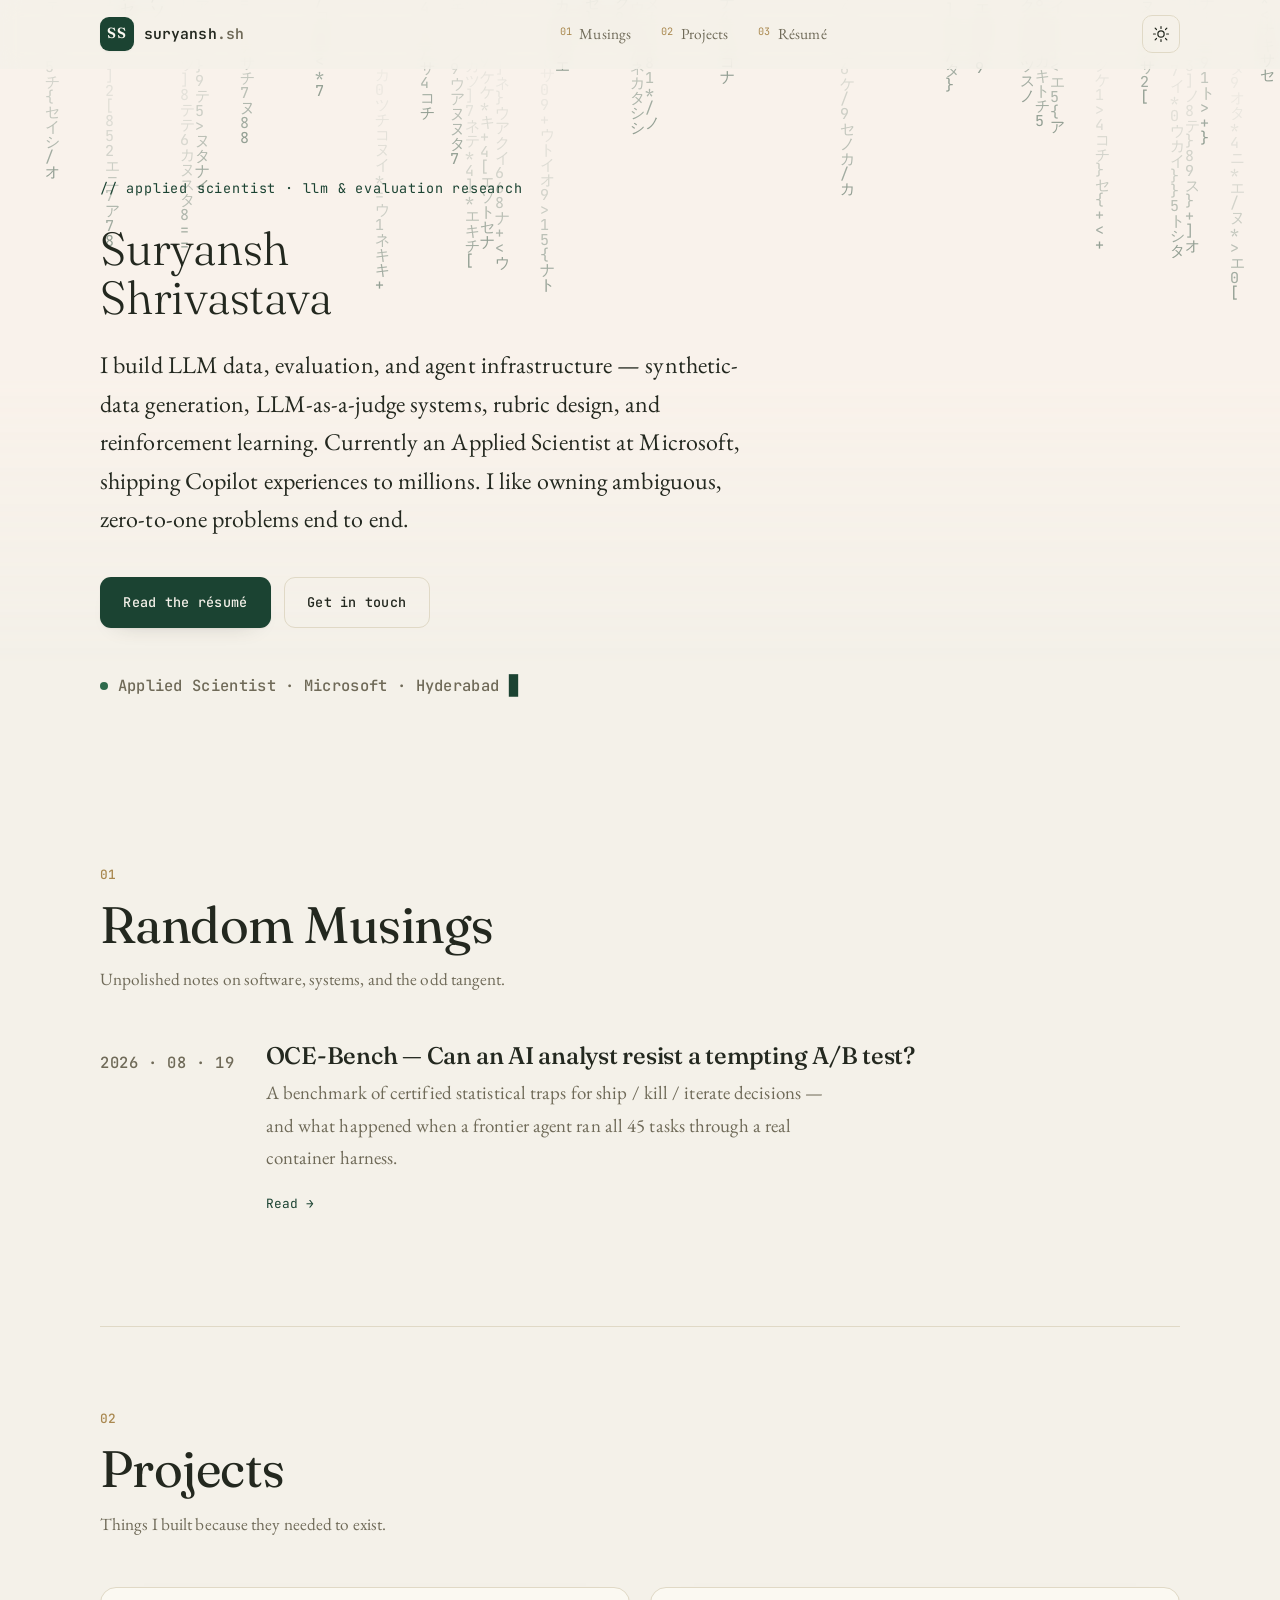
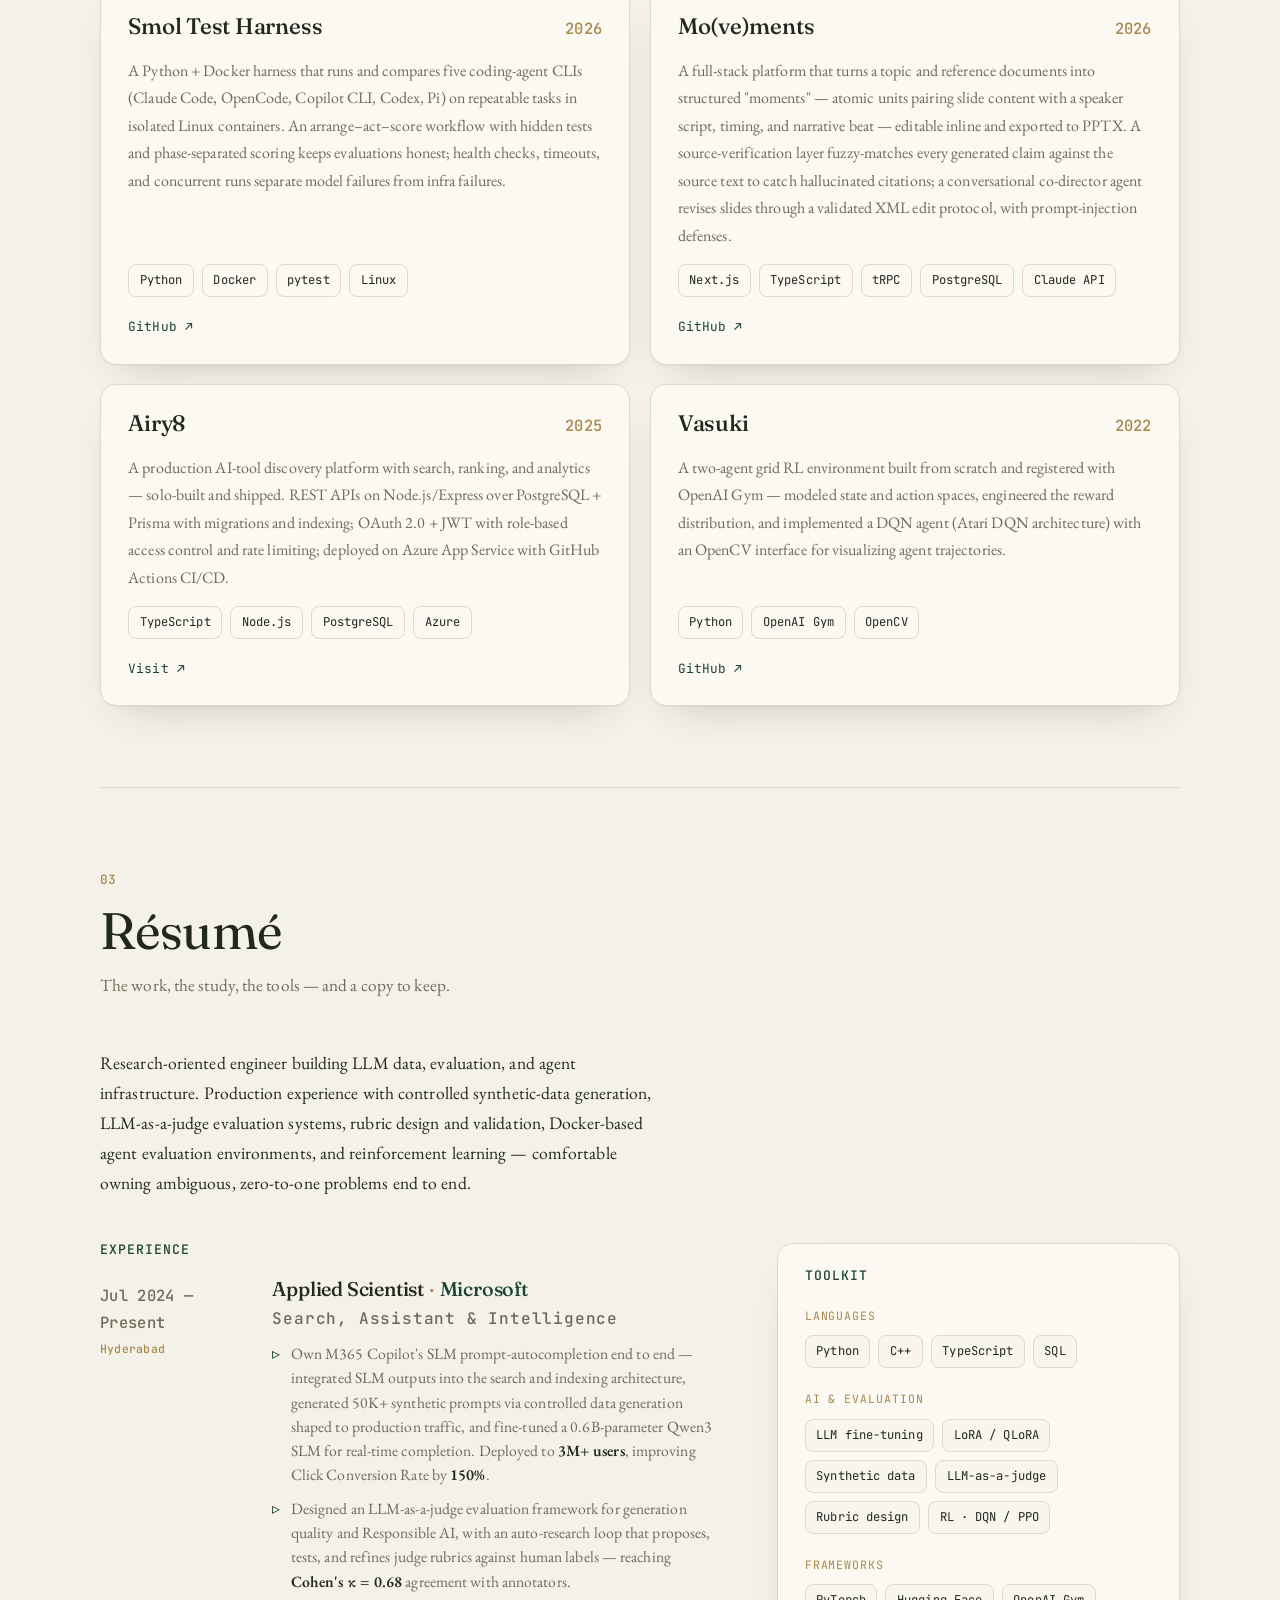
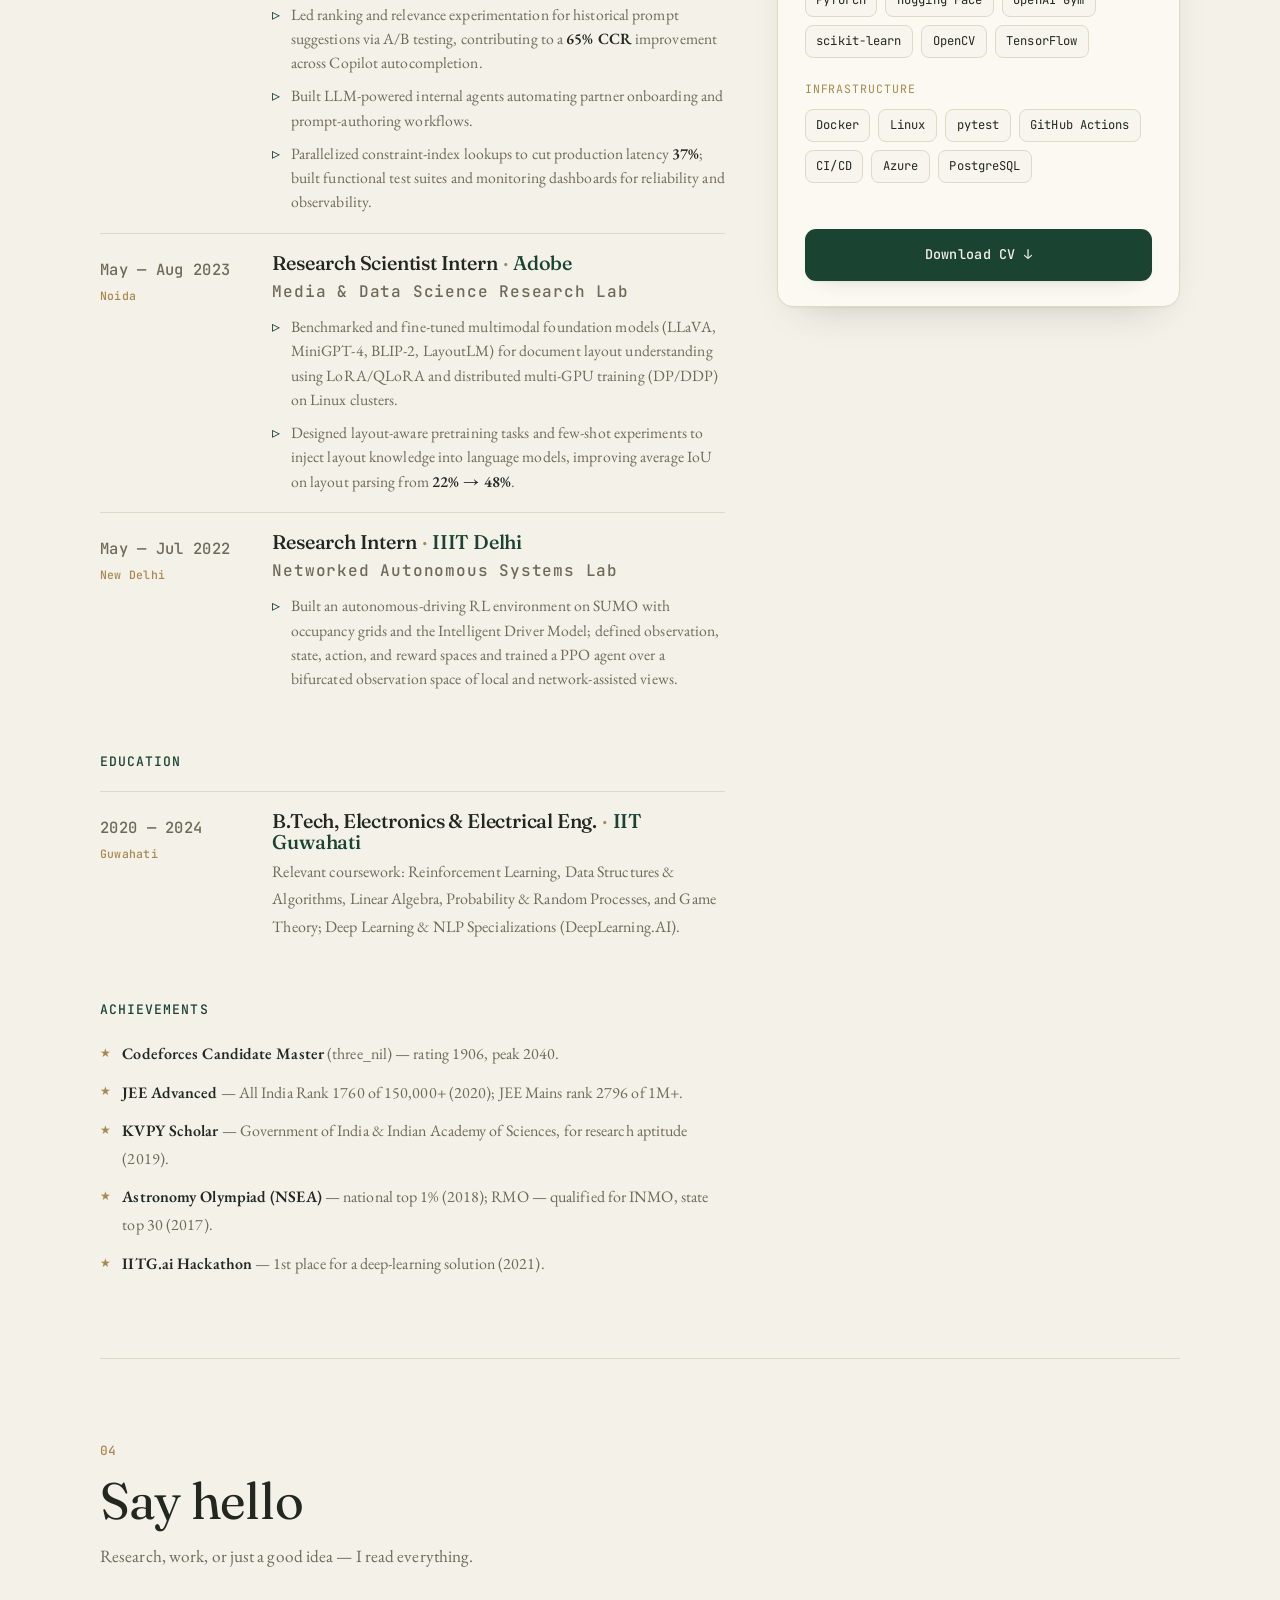
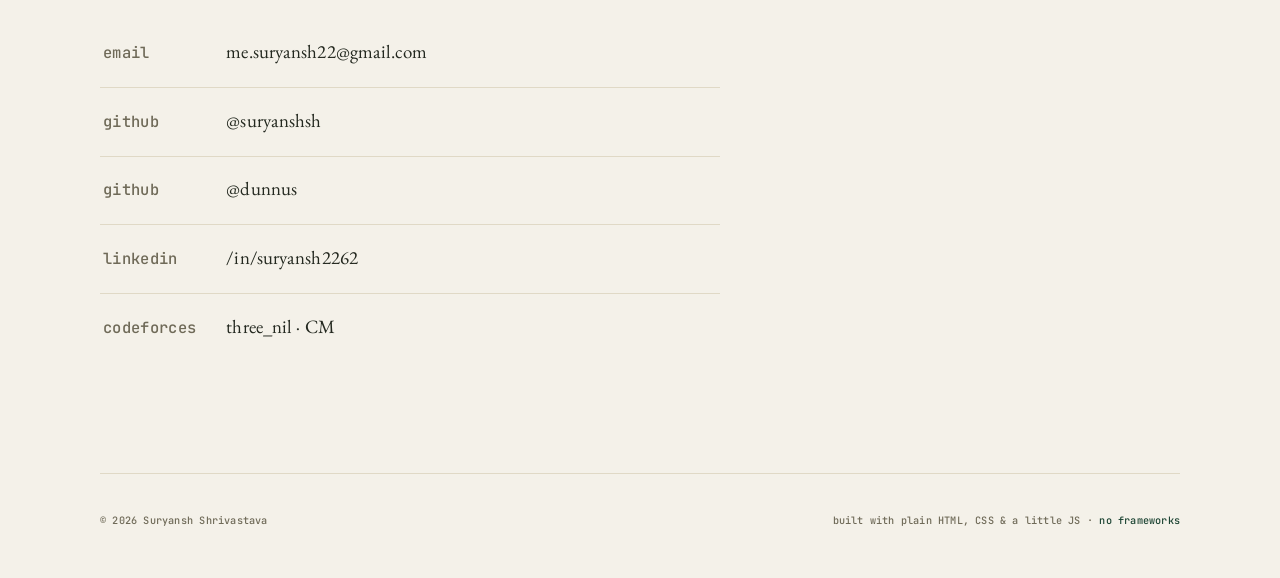
==== index.html @ 36d5f7de "Personal website: résumé, projects, musings (OCE-Bench), matrix hero, light/dark themes" ====
<!DOCTYPE html>
<html lang="en" data-theme="light">
<head>
  <meta charset="UTF-8" />
  <meta name="viewport" content="width=device-width, initial-scale=1.0" />

  <!-- ==== EDIT ME: basic identity / SEO ==== -->
  <title>Suryansh Shrivastava — Applied Scientist &amp; Research Engineer</title>
  <meta name="description" content="Suryansh Shrivastava — Applied Scientist at Microsoft building LLM data, evaluation, and agent infrastructure. Résumé, projects, and random musings." />
  <meta name="author" content="Suryansh Shrivastava" />
  <meta name="theme-color" content="#1b4332" />

  <!-- Open Graph / social preview -->
  <meta property="og:type" content="website" />
  <meta property="og:title" content="Suryansh Shrivastava" />
  <meta property="og:description" content="Applied Scientist at Microsoft · LLM evaluation &amp; agent infrastructure. Résumé, projects, and random musings." />
  <meta property="og:url" content="https://suryanshsh.github.io/" />
  <meta name="twitter:card" content="summary" />

  <link rel="icon" type="image/svg+xml" href="favicon.svg" />
  <link rel="canonical" href="https://suryanshsh.github.io/" />

  <!-- Fonts: Fraunces (display serif · old money), EB Garamond (body serif), JetBrains Mono (geek/matrix accents) -->
  <link rel="preconnect" href="https://fonts.googleapis.com" />
  <link rel="preconnect" href="https://fonts.gstatic.com" crossorigin />
  <link href="https://fonts.googleapis.com/css2?family=Fraunces:ital,opsz,wght@0,9..144,300..700;1,9..144,300..600&family=EB+Garamond:ital,wght@0,400..600;1,400..500&family=JetBrains+Mono:wght@400;500;600&display=swap" rel="stylesheet" />

  <link rel="stylesheet" href="styles.css?v=2" />
</head>

<body>
  <!-- Subtle matrix rain lives behind the hero only -->
  <canvas id="matrix" aria-hidden="true"></canvas>

  <a class="skip-link" href="#resume">Skip to content</a>

  <!-- ============================= NAV ============================= -->
  <header class="nav" id="top">
    <div class="wrap nav__inner">
      <a class="brand" href="#top" aria-label="Home">
        <span class="brand__mark">SS</span>
        <span class="brand__name">suryansh<span class="dim">.sh</span></span>
      </a>

      <nav class="nav__links" aria-label="Primary">
        <a href="#musings"><span class="idx">01</span> Musings</a>
        <a href="#projects"><span class="idx">02</span> Projects</a>
        <a href="#resume"><span class="idx">03</span> Résumé</a>
      </nav>

      <div class="nav__actions">
        <button id="theme-toggle" class="icon-btn" type="button" aria-label="Toggle color theme" title="Toggle theme">
          <svg class="i-sun" viewBox="0 0 24 24" width="18" height="18" fill="none" stroke="currentColor" stroke-width="1.6" stroke-linecap="round"><circle cx="12" cy="12" r="4.2"/><path d="M12 2v2.5M12 19.5V22M4.2 4.2l1.8 1.8M18 18l1.8 1.8M2 12h2.5M19.5 12H22M4.2 19.8 6 18M18 6l1.8-1.8"/></svg>
          <svg class="i-moon" viewBox="0 0 24 24" width="18" height="18" fill="none" stroke="currentColor" stroke-width="1.6" stroke-linecap="round" stroke-linejoin="round"><path d="M20 14.5A8 8 0 0 1 9.5 4 7 7 0 1 0 20 14.5Z"/></svg>
        </button>
        <button id="menu-toggle" class="icon-btn menu-btn" type="button" aria-label="Open menu" aria-expanded="false" aria-controls="mobile-nav">
          <svg viewBox="0 0 24 24" width="20" height="20" fill="none" stroke="currentColor" stroke-width="1.6" stroke-linecap="round"><path d="M4 7h16M4 12h16M4 17h16"/></svg>
        </button>
      </div>
    </div>

    <nav id="mobile-nav" class="mobile-nav" aria-label="Mobile">
      <a href="#musings"><span class="idx">01</span> Musings</a>
      <a href="#projects"><span class="idx">02</span> Projects</a>
      <a href="#resume"><span class="idx">03</span> Résumé</a>
      <a href="#contact"><span class="idx">04</span> Contact</a>
    </nav>
  </header>

  <main>
    <!-- ============================= HERO ============================= -->
    <section class="hero wrap" id="home">
      <p class="kicker reveal">// applied scientist · llm &amp; evaluation research</p>
      <h1 class="hero__title reveal">
        Suryansh<br />Shrivastava
      </h1>
      <p class="hero__lede reveal">
        I build LLM data, evaluation, and agent infrastructure — synthetic-data
        generation, LLM-as-a-judge systems, rubric design, and reinforcement
        learning. Currently an Applied Scientist at Microsoft, shipping Copilot
        experiences to millions. I like owning ambiguous, zero-to-one problems
        end to end.
      </p>

      <div class="hero__cta reveal">
        <a class="btn btn--solid" href="#resume">Read the résumé</a>
        <a class="btn btn--ghost" href="#contact">Get in touch</a>
      </div>

      <p class="status reveal">
        <span class="dot"></span>
        <span class="mono">Applied Scientist · Microsoft · Hyderabad</span>
        <span class="caret" aria-hidden="true">▋</span>
      </p>
    </section>

    <!-- ============================= MUSINGS ============================= -->
    <section class="section wrap" id="musings">
      <header class="section__head reveal">
        <span class="section__idx mono">01</span>
        <h2 class="section__title">Random Musings</h2>
        <p class="section__sub">Unpolished notes on software, systems, and the odd tangent.</p>
      </header>

      <div class="musings">
        <!-- ==== EDIT ME: musing entries ==== -->
        <article class="musing reveal">
          <span class="musing__date mono">2026 · 08 · 19</span>
          <div class="musing__body">
            <h3>OCE-Bench — Can an AI analyst resist a tempting A/B test?</h3>
            <p>A benchmark of certified statistical traps for ship / kill / iterate decisions — and what happened when a frontier agent ran all 45 tasks through a real container harness.</p>
            <a href="musings/" class="link-arrow">Read <span aria-hidden="true">→</span></a>
          </div>
        </article>
      </div>
    </section>

    <!-- ============================= PROJECTS ============================= -->
    <section class="section wrap" id="projects">
      <header class="section__head reveal">
        <span class="section__idx mono">02</span>
        <h2 class="section__title">Projects</h2>
        <p class="section__sub">Things I built because they needed to exist.</p>
      </header>

      <div class="grid">
        <!-- ==== EDIT ME: swap the profile links below for exact repo / live URLs ==== -->
        <article class="project card reveal">
          <div class="project__top">
            <h3>Smol Test Harness</h3>
            <span class="project__year mono">2026</span>
          </div>
          <p>A Python + Docker harness that runs and compares five coding-agent CLIs (Claude Code, OpenCode, Copilot CLI, Codex, Pi) on repeatable tasks in isolated Linux containers. An arrange–act–score workflow with hidden tests and phase-separated scoring keeps evaluations honest; health checks, timeouts, and concurrent runs separate model failures from infra failures.</p>
          <ul class="tags tags--tech"><li>Python</li><li>Docker</li><li>pytest</li><li>Linux</li></ul>
          <div class="project__links">
            <a href="https://github.com/dunnus" target="_blank" rel="noopener" class="link-arrow">GitHub <span aria-hidden="true">↗</span></a>
          </div>
        </article>

        <article class="project card reveal">
          <div class="project__top">
            <h3>Mo(ve)ments</h3>
            <span class="project__year mono">2026</span>
          </div>
          <p>A full-stack platform that turns a topic and reference documents into structured "moments" — atomic units pairing slide content with a speaker script, timing, and narrative beat — editable inline and exported to PPTX. A source-verification layer fuzzy-matches every generated claim against the source text to catch hallucinated citations; a conversational co-director agent revises slides through a validated XML edit protocol, with prompt-injection defenses.</p>
          <ul class="tags tags--tech"><li>Next.js</li><li>TypeScript</li><li>tRPC</li><li>PostgreSQL</li><li>Claude API</li></ul>
          <div class="project__links">
            <a href="https://github.com/dunnus" target="_blank" rel="noopener" class="link-arrow">GitHub <span aria-hidden="true">↗</span></a>
          </div>
        </article>

        <article class="project card reveal">
          <div class="project__top">
            <h3>Airy8</h3>
            <span class="project__year mono">2025</span>
          </div>
          <p>A production AI-tool discovery platform with search, ranking, and analytics — solo-built and shipped. REST APIs on Node.js/Express over PostgreSQL + Prisma with migrations and indexing; OAuth 2.0 + JWT with role-based access control and rate limiting; deployed on Azure App Service with GitHub Actions CI/CD.</p>
          <ul class="tags tags--tech"><li>TypeScript</li><li>Node.js</li><li>PostgreSQL</li><li>Azure</li></ul>
          <div class="project__links">
            <a href="https://airy8.com" target="_blank" rel="noopener" class="link-arrow">Visit <span aria-hidden="true">↗</span></a>
          </div>
        </article>

        <article class="project card reveal">
          <div class="project__top">
            <h3>Vasuki</h3>
            <span class="project__year mono">2022</span>
          </div>
          <p>A two-agent grid RL environment built from scratch and registered with OpenAI Gym — modeled state and action spaces, engineered the reward distribution, and implemented a DQN agent (Atari DQN architecture) with an OpenCV interface for visualizing agent trajectories.</p>
          <ul class="tags tags--tech"><li>Python</li><li>OpenAI Gym</li><li>OpenCV</li></ul>
          <div class="project__links">
            <a href="https://github.com/dunnus" target="_blank" rel="noopener" class="link-arrow">GitHub <span aria-hidden="true">↗</span></a>
          </div>
        </article>
      </div>
    </section>

    <!-- ============================= RÉSUMÉ ============================= -->
    <section class="section wrap" id="resume">
      <header class="section__head reveal">
        <span class="section__idx mono">03</span>
        <h2 class="section__title">Résumé</h2>
        <p class="section__sub">The work, the study, the tools — and a copy to keep.</p>
      </header>

      <p class="resume__summary reveal">
        Research-oriented engineer building LLM data, evaluation, and agent
        infrastructure. Production experience with controlled synthetic-data
        generation, LLM-as-a-judge evaluation systems, rubric design and
        validation, Docker-based agent evaluation environments, and reinforcement
        learning — comfortable owning ambiguous, zero-to-one problems end to end.
      </p>

      <div class="resume">
        <!-- Left column: experience + education -->
        <div class="resume__main">
          <h3 class="resume__label mono reveal">Experience</h3>

          <article class="entry reveal">
            <div class="entry__meta">
              <span class="mono">Jul 2024 — Present</span>
              <span class="entry__loc mono">Hyderabad</span>
            </div>
            <div class="entry__body">
              <h4>Applied Scientist <span class="at">·</span> <span class="org">Microsoft</span></h4>
              <p class="entry__team mono dim">Search, Assistant &amp; Intelligence</p>
              <ul class="entry__points">
                <li>Own M365 Copilot's SLM prompt-autocompletion end to end — integrated SLM outputs into the search and indexing architecture, generated 50K+ synthetic prompts via controlled data generation shaped to production traffic, and fine-tuned a 0.6B-parameter Qwen3 SLM for real-time completion. Deployed to <strong>3M+ users</strong>, improving Click Conversion Rate by <strong>150%</strong>.</li>
                <li>Designed an LLM-as-a-judge evaluation framework for generation quality and Responsible AI, with an auto-research loop that proposes, tests, and refines judge rubrics against human labels — reaching <strong>Cohen's κ = 0.68</strong> agreement with annotators.</li>
                <li>Led ranking and relevance experimentation for historical prompt suggestions via A/B testing, contributing to a <strong>65% CCR</strong> improvement across Copilot autocompletion.</li>
                <li>Built LLM-powered internal agents automating partner onboarding and prompt-authoring workflows.</li>
                <li>Parallelized constraint-index lookups to cut production latency <strong>37%</strong>; built functional test suites and monitoring dashboards for reliability and observability.</li>
              </ul>
            </div>
          </article>

          <article class="entry reveal">
            <div class="entry__meta">
              <span class="mono">May — Aug 2023</span>
              <span class="entry__loc mono">Noida</span>
            </div>
            <div class="entry__body">
              <h4>Research Scientist Intern <span class="at">·</span> <span class="org">Adobe</span></h4>
              <p class="entry__team mono dim">Media &amp; Data Science Research Lab</p>
              <ul class="entry__points">
                <li>Benchmarked and fine-tuned multimodal foundation models (LLaVA, MiniGPT-4, BLIP-2, LayoutLM) for document layout understanding using LoRA/QLoRA and distributed multi-GPU training (DP/DDP) on Linux clusters.</li>
                <li>Designed layout-aware pretraining tasks and few-shot experiments to inject layout knowledge into language models, improving average IoU on layout parsing from <strong>22% → 48%</strong>.</li>
              </ul>
            </div>
          </article>

          <article class="entry reveal">
            <div class="entry__meta">
              <span class="mono">May — Jul 2022</span>
              <span class="entry__loc mono">New Delhi</span>
            </div>
            <div class="entry__body">
              <h4>Research Intern <span class="at">·</span> <span class="org">IIIT Delhi</span></h4>
              <p class="entry__team mono dim">Networked Autonomous Systems Lab</p>
              <ul class="entry__points">
                <li>Built an autonomous-driving RL environment on SUMO with occupancy grids and the Intelligent Driver Model; defined observation, state, action, and reward spaces and trained a PPO agent over a bifurcated observation space of local and network-assisted views.</li>
              </ul>
            </div>
          </article>

          <h3 class="resume__label mono reveal" style="margin-top:2.8rem;">Education</h3>

          <article class="entry reveal">
            <div class="entry__meta">
              <span class="mono">2020 — 2024</span>
              <span class="entry__loc mono">Guwahati</span>
            </div>
            <div class="entry__body">
              <h4>B.Tech, Electronics &amp; Electrical Eng. <span class="at">·</span> <span class="org">IIT Guwahati</span></h4>
              <p>Relevant coursework: Reinforcement Learning, Data Structures &amp; Algorithms, Linear Algebra, Probability &amp; Random Processes, and Game Theory; Deep Learning &amp; NLP Specializations (DeepLearning.AI).</p>
            </div>
          </article>

          <h3 class="resume__label mono reveal" style="margin-top:2.8rem;">Achievements</h3>

          <ul class="achievements reveal">
            <li><strong>Codeforces Candidate Master</strong> (three_nil) — rating 1906, peak 2040.</li>
            <li><strong>JEE Advanced</strong> — All India Rank 1760 of 150,000+ (2020); JEE Mains rank 2796 of 1M+.</li>
            <li><strong>KVPY Scholar</strong> — Government of India &amp; Indian Academy of Sciences, for research aptitude (2019).</li>
            <li><strong>Astronomy Olympiad (NSEA)</strong> — national top 1% (2018); RMO — qualified for INMO, state top 30 (2017).</li>
            <li><strong>IITG.ai Hackathon</strong> — 1st place for a deep-learning solution (2021).</li>
          </ul>
        </div>

        <!-- Right column: skills + download -->
        <aside class="resume__aside">
          <div class="card reveal">
            <h3 class="resume__label mono">Toolkit</h3>

            <div class="skills">
              <p class="skills__group">Languages</p>
              <ul class="tags">
                <li>Python</li><li>C++</li><li>TypeScript</li><li>SQL</li>
              </ul>
            </div>
            <div class="skills">
              <p class="skills__group">AI &amp; Evaluation</p>
              <ul class="tags">
                <li>LLM fine-tuning</li><li>LoRA / QLoRA</li><li>Synthetic data</li><li>LLM-as-a-judge</li><li>Rubric design</li><li>RL · DQN / PPO</li>
              </ul>
            </div>
            <div class="skills">
              <p class="skills__group">Frameworks</p>
              <ul class="tags">
                <li>PyTorch</li><li>Hugging Face</li><li>OpenAI Gym</li><li>scikit-learn</li><li>OpenCV</li><li>TensorFlow</li>
              </ul>
            </div>
            <div class="skills">
              <p class="skills__group">Infrastructure</p>
              <ul class="tags">
                <li>Docker</li><li>Linux</li><li>pytest</li><li>GitHub Actions</li><li>CI/CD</li><li>Azure</li><li>PostgreSQL</li>
              </ul>
            </div>

            <a class="btn btn--solid btn--full" href="Suryansh_Shrivastava_Resume.pdf" download>Download CV <span aria-hidden="true">↓</span></a>
          </div>
        </aside>
      </div>
    </section>

    <!-- ============================= CONTACT ============================= -->
    <section class="section wrap contact" id="contact">
      <header class="section__head reveal">
        <span class="section__idx mono">04</span>
        <h2 class="section__title">Say hello</h2>
        <p class="section__sub">Research, work, or just a good idea — I read everything.</p>
      </header>

      <!-- ==== EDIT ME: contact links ==== -->
      <div class="contact__links reveal">
        <a class="contact__link" href="mailto:me.suryansh22@gmail.com">
          <span class="mono dim">email</span><span>me.suryansh22@gmail.com</span>
        </a>
        <a class="contact__link" href="https://github.com/suryanshsh" target="_blank" rel="noopener">
          <span class="mono dim">github</span><span>@suryanshsh</span>
        </a>
        <a class="contact__link" href="https://github.com/dunnus" target="_blank" rel="noopener">
          <span class="mono dim">github</span><span>@dunnus</span>
        </a>
        <a class="contact__link" href="https://www.linkedin.com/in/suryansh2262" target="_blank" rel="noopener">
          <span class="mono dim">linkedin</span><span>/in/suryansh2262</span>
        </a>
        <a class="contact__link" href="https://codeforces.com/profile/three_nil" target="_blank" rel="noopener">
          <span class="mono dim">codeforces</span><span>three_nil · CM</span>
        </a>
      </div>
    </section>
  </main>

  <!-- ============================= FOOTER ============================= -->
  <footer class="footer wrap">
    <span class="mono dim">© <span id="year">2026</span> Suryansh Shrivastava</span>
    <span class="mono dim">built with plain HTML, CSS &amp; a little JS · <span class="green">no frameworks</span></span>
  </footer>

  <script src="main.js?v=2"></script>
</body>
</html>
---- styles.css ----
/* =========================================================================
   Suryansh Shrivastava — personal site
   Design language: minimalist · modern · old money · soft · matrix · geek
   - Old money  : warm ivory ground, hunter green, muted brass, serif display
   - Matrix/geek: monospace accents, faint green rain, terminal cues
   - Soft       : gentle shadows, slow reveals, generous whitespace
   ========================================================================= */

/* ----------------------------- Theme tokens ----------------------------- */
:root {
  /* Light — "old money" parchment */
  --bg:        #f4f1e9;
  --bg-soft:   #efeadd;
  --surface:   #fbf9f2;
  --text:      #23281f;
  --muted:     #6f6a58;
  --line:      #e0d9c6;
  --green:     #1b4332;
  --green-2:   #2d6a4b;
  --brass:     #a9884f;
  --brass-2:   #8a6d3b;
  --rain:      27, 67, 50;      /* rgb of the matrix rain */
  --rain-alpha: 0.17;
  --rain-head: 20, 56, 38;      /* brighter leading glyph */
  --rain-head-alpha: 0.34;
  --shadow:    0 1px 2px rgba(35, 40, 31, .04), 0 18px 40px -24px rgba(35, 40, 31, .28);
  --shadow-sm: 0 1px 2px rgba(35, 40, 31, .05), 0 10px 24px -18px rgba(35, 40, 31, .30);

  --serif: "EB Garamond", Georgia, "Times New Roman", serif;
  --display: "Fraunces", Georgia, serif;
  --mono: "JetBrains Mono", ui-monospace, "SF Mono", Menlo, monospace;

  --wrap: 1080px;
  --ease: cubic-bezier(.22, .61, .36, 1);
}

[data-theme="dark"] {
  /* Dark — "matrix at midnight", still refined */
  --bg:        #0b0e0b;
  --bg-soft:   #0e120e;
  --surface:   #12160f;
  --text:      #e2e6d7;
  --muted:     #8b917f;
  --line:      #232a20;
  --green:     #7bd39a;
  --green-2:   #9be7b4;
  --brass:     #c9a86a;
  --brass-2:   #dcbd80;
  --rain:      123, 211, 154;
  --rain-alpha: 0.28;
  --rain-head: 205, 255, 218;
  --rain-head-alpha: 0.48;
  --shadow:    0 1px 2px rgba(0,0,0,.4), 0 20px 44px -26px rgba(0,0,0,.8);
  --shadow-sm: 0 1px 2px rgba(0,0,0,.4), 0 12px 28px -20px rgba(0,0,0,.8);
}

/* ----------------------------- Reset / base ----------------------------- */
*, *::before, *::after { box-sizing: border-box; }

html { scroll-behavior: smooth; scroll-padding-top: 90px; -webkit-text-size-adjust: 100%; }

body {
  margin: 0;
  background: var(--bg);
  color: var(--text);
  font-family: var(--serif);
  font-size: clamp(1.02rem, 0.55vw + 0.9rem, 1.18rem);
  line-height: 1.72;
  font-weight: 400;
  letter-spacing: .005em;
  -webkit-font-smoothing: antialiased;
  text-rendering: optimizeLegibility;
  overflow-x: hidden;
  transition: background .5s var(--ease), color .5s var(--ease);
}

h1, h2, h3, h4 { font-family: var(--display); font-weight: 500; line-height: 1.08; margin: 0; letter-spacing: -0.01em; }
p { margin: 0; }
a { color: inherit; text-decoration: none; }

.wrap { width: min(100% - 2.6rem, var(--wrap)); margin-inline: auto; }
.mono { font-family: var(--mono); font-weight: 500; font-size: .82em; letter-spacing: .02em; }
.dim  { color: var(--muted); }
.green { color: var(--green); }

/* Text selection — brass tint */
::selection { background: rgba(169, 136, 79, .28); color: var(--text); }

.skip-link {
  position: fixed; top: -60px; left: 12px; z-index: 200;
  background: var(--green); color: #fff; padding: .55rem 1rem; border-radius: 8px;
  transition: top .25s var(--ease);
}
.skip-link:focus { top: 12px; }

/* --------------------------- Matrix rain canvas -------------------------- */
#matrix {
  position: absolute;
  top: 0; left: 0;
  width: 100%;
  height: 100vh;
  z-index: 0;
  pointer-events: none;
  /* fade out toward the bottom so it only whispers behind the hero */
  -webkit-mask-image: linear-gradient(to bottom, #000 0%, #000 42%, transparent 74%);
          mask-image: linear-gradient(to bottom, #000 0%, #000 42%, transparent 74%);
  opacity: 1;
}

/* ------------------------------- Nav bar -------------------------------- */
.nav {
  position: sticky; top: 0; z-index: 100;
  backdrop-filter: saturate(140%) blur(10px);
  -webkit-backdrop-filter: saturate(140%) blur(10px);
  background: color-mix(in srgb, var(--bg) 78%, transparent);
  border-bottom: 1px solid transparent;
  transition: border-color .4s var(--ease), background .5s var(--ease);
}
.nav.is-stuck { border-bottom-color: var(--line); }
.nav__inner { display: flex; align-items: center; justify-content: space-between; height: 68px; gap: 1.4rem; }

.brand { display: inline-flex; align-items: center; gap: .6rem; }
.brand__mark {
  font-family: var(--display); font-weight: 600; font-size: .92rem; letter-spacing: .06em;
  display: grid; place-items: center; width: 34px; height: 34px;
  color: var(--surface); background: var(--green);
  border-radius: 9px; box-shadow: var(--shadow-sm);
}
.brand__name { font-family: var(--mono); font-size: .92rem; font-weight: 600; letter-spacing: .01em; }

.nav__links { display: flex; gap: 1.9rem; }
.nav__links a { position: relative; font-size: .96rem; color: var(--muted); transition: color .25s var(--ease); }
.nav__links a .idx { font-family: var(--mono); font-size: .64rem; color: var(--brass); margin-right: .28rem; vertical-align: .35em; }
.nav__links a::after {
  content: ""; position: absolute; left: 0; bottom: -6px; height: 1.5px; width: 0;
  background: var(--green); transition: width .3s var(--ease);
}
.nav__links a:hover { color: var(--text); }
.nav__links a:hover::after { width: 100%; }

.nav__actions { display: flex; align-items: center; gap: .4rem; }
.icon-btn {
  display: grid; place-items: center; width: 38px; height: 38px;
  border: 1px solid var(--line); border-radius: 10px;
  background: transparent; color: var(--text); cursor: pointer;
  transition: border-color .25s var(--ease), background .25s var(--ease), transform .2s var(--ease);
}
.icon-btn:hover { border-color: var(--green); background: color-mix(in srgb, var(--green) 8%, transparent); }
.icon-btn:active { transform: scale(.94); }
.i-moon { display: none; }
[data-theme="dark"] .i-sun { display: none; }
[data-theme="dark"] .i-moon { display: block; }

.menu-btn { display: none; }
.mobile-nav { display: none; }

/* --------------------------------- Hero --------------------------------- */
.hero { position: relative; z-index: 2; padding: clamp(4rem, 12vh, 9rem) 0 clamp(3.5rem, 9vh, 6rem); }
.kicker { font-family: var(--mono); color: var(--green); font-size: .84rem; letter-spacing: .06em; margin-bottom: 1.5rem; }
.hero__title {
  font-family: var(--display);
  font-size: clamp(1.9rem, 4.6vw, 2.9rem);
  font-weight: 300;
  line-height: 1.06;
  letter-spacing: -0.005em;
  margin-bottom: 1.5rem;
}
.hero__title { font-optical-sizing: auto; }
.hero__lede { max-width: 56ch; font-size: clamp(1.15rem, 1.1vw + 1rem, 1.5rem); color: var(--text); line-height: 1.6; }

.hero__cta { display: flex; flex-wrap: wrap; gap: .8rem; margin-top: 2.4rem; }

.btn {
  display: inline-flex; align-items: center; gap: .5rem;
  font-family: var(--mono); font-size: .84rem; font-weight: 500; letter-spacing: .02em;
  padding: .82rem 1.4rem; border-radius: 11px; cursor: pointer; border: 1px solid transparent;
  transition: transform .2s var(--ease), background .25s var(--ease), border-color .25s var(--ease), color .25s var(--ease), box-shadow .25s var(--ease);
}
.btn--solid { background: var(--green); color: #f4f1e9; box-shadow: var(--shadow-sm); }
[data-theme="dark"] .btn--solid { color: #0b0e0b; }
.btn--solid:hover { transform: translateY(-2px); box-shadow: 0 14px 30px -14px color-mix(in srgb, var(--green) 60%, transparent); }
.btn--ghost { border-color: var(--line); color: var(--text); }
.btn--ghost:hover { border-color: var(--green); transform: translateY(-2px); }
.btn--full { width: 100%; justify-content: center; margin-top: 1.6rem; }

.status { display: flex; align-items: center; gap: .6rem; margin-top: 2.6rem; color: var(--muted); }
.status .dot { width: 8px; height: 8px; border-radius: 50%; background: var(--green-2); box-shadow: 0 0 0 0 color-mix(in srgb, var(--green-2) 70%, transparent); animation: pulse 2.6s infinite; }
.status .caret { color: var(--green); animation: blink 1.1s steps(1) infinite; }
@keyframes pulse { 0% { box-shadow: 0 0 0 0 color-mix(in srgb, var(--green-2) 60%, transparent); } 70% { box-shadow: 0 0 0 9px transparent; } 100% { box-shadow: 0 0 0 0 transparent; } }
@keyframes blink { 50% { opacity: 0; } }

/* ------------------------------- Sections ------------------------------- */
.section { position: relative; z-index: 2; padding: clamp(3.5rem, 9vh, 6.5rem) 0; }
.section + .section { border-top: 1px solid var(--line); }

.section__head { margin-bottom: 3rem; max-width: 60ch; }
.section__idx { color: var(--brass); font-size: .8rem; display: block; margin-bottom: .7rem; }
.section__title { font-size: clamp(2.1rem, 5vw, 3.2rem); font-weight: 400; }
.section__sub { color: var(--muted); margin-top: .8rem; font-size: 1.08rem; }

/* --------------------------------- Cards -------------------------------- */
.card {
  background: var(--surface);
  border: 1px solid var(--line);
  border-radius: 16px;
  padding: 1.6rem 1.7rem;
  box-shadow: var(--shadow);
}

/* -------------------------------- Résumé -------------------------------- */
.resume { display: grid; grid-template-columns: 1fr; gap: 2.4rem; }
@media (min-width: 860px) { .resume { grid-template-columns: 1.55fr 1fr; gap: 3.2rem; align-items: start; } }
@media (min-width: 860px) { .resume__aside { position: sticky; top: 90px; } }

.resume__summary { max-width: 70ch; color: var(--text); font-size: 1.1rem; line-height: 1.7; margin-bottom: 2.8rem; }

.resume__label { color: var(--green); font-size: .82rem; letter-spacing: .08em; text-transform: uppercase; margin-bottom: 1.4rem; display: block; }

.entry { display: grid; grid-template-columns: 1fr; gap: .2rem; padding: 1.15rem 0; border-top: 1px solid var(--line); }
.entry:first-of-type { border-top: none; padding-top: 0; }
@media (min-width: 620px) { .entry { grid-template-columns: 150px 1fr; gap: 1.4rem; } }
.entry__meta { color: var(--muted); padding-top: .25rem; display: flex; flex-direction: column; gap: .15rem; }
.entry__loc { color: var(--brass); font-size: .72rem; }
.entry__body h4 { font-size: 1.24rem; font-weight: 500; margin-bottom: .25rem; }
.entry__body h4 .at { color: var(--brass); margin: 0 .1rem; }
.entry__body h4 .org { color: var(--green); }
.entry__body p { color: var(--muted); font-size: 1rem; }
.entry__team { font-size: .72rem; letter-spacing: .05em; margin-bottom: .6rem; }
.entry__points { list-style: none; margin: 0; padding: 0; display: flex; flex-direction: column; gap: .55rem; }
.entry__points li { position: relative; padding-left: 1.15rem; color: var(--muted); font-size: .98rem; line-height: 1.55; }
.entry__points li::before { content: "▹"; position: absolute; left: 0; color: var(--green); }
.entry__points strong { color: var(--text); font-weight: 600; }

.achievements { list-style: none; margin: 0; padding: 0; display: flex; flex-direction: column; gap: .7rem; }
.achievements li { position: relative; padding-left: 1.4rem; color: var(--muted); font-size: 1rem; }
.achievements li::before { content: "★"; position: absolute; left: 0; top: .12rem; color: var(--brass); font-size: .78rem; }
.achievements strong { color: var(--text); font-weight: 600; }

.skills { margin-bottom: 1.3rem; }
.skills__group { font-family: var(--mono); font-size: .72rem; letter-spacing: .08em; text-transform: uppercase; color: var(--brass); margin-bottom: .6rem; }
.tags { list-style: none; margin: 0; padding: 0; display: flex; flex-wrap: wrap; gap: .5rem; }
.tags li {
  font-family: var(--mono); font-size: .76rem; color: var(--text);
  padding: .32rem .66rem; border: 1px solid var(--line); border-radius: 8px;
  background: color-mix(in srgb, var(--bg) 50%, transparent);
  transition: border-color .2s var(--ease), color .2s var(--ease);
}
.tags li:hover { border-color: var(--green); color: var(--green); }

/* ------------------------------- Projects ------------------------------- */
.grid { display: grid; grid-template-columns: 1fr; gap: 1.2rem; }
@media (min-width: 720px) { .grid { grid-template-columns: 1fr 1fr; } }

.project { display: flex; flex-direction: column; gap: .9rem; transition: transform .3s var(--ease), border-color .3s var(--ease), box-shadow .3s var(--ease); }
.project:hover { transform: translateY(-4px); border-color: color-mix(in srgb, var(--green) 45%, var(--line)); box-shadow: var(--shadow); }
.project__top { display: flex; align-items: baseline; justify-content: space-between; gap: 1rem; }
.project__top h3 { font-size: 1.4rem; font-weight: 500; }
.project__year { color: var(--brass); }
.project p { color: var(--muted); font-size: 1rem; flex: 1; }
.tags--tech li { background: transparent; }
.project__links { display: flex; gap: 1.3rem; margin-top: .3rem; }

.link-arrow { font-family: var(--mono); font-size: .8rem; color: var(--green); position: relative; transition: color .2s var(--ease); }
.link-arrow span { display: inline-block; transition: transform .25s var(--ease); }
.link-arrow:hover { color: var(--green-2); }
.link-arrow:hover span { transform: translate(2px, -2px); }

/* -------------------------------- Musings ------------------------------- */
.musings { display: flex; flex-direction: column; }
.musing { display: grid; grid-template-columns: 1fr; gap: .35rem; padding: 1.7rem 0; border-top: 1px solid var(--line); transition: padding-left .3s var(--ease); }
.musing:first-child { border-top: none; padding-top: 0; }
.musing:hover { padding-left: .6rem; }
@media (min-width: 680px) { .musing { grid-template-columns: 140px 1fr; gap: 1.6rem; } }
.musing__date { color: var(--muted); padding-top: .4rem; letter-spacing: .04em; }
.musing__body h3 { font-size: 1.5rem; font-weight: 500; margin-bottom: .5rem; }
.musing__body p { color: var(--muted); margin-bottom: .7rem; max-width: 62ch; }

/* -------------------------------- Contact ------------------------------- */
.contact__links { display: grid; grid-template-columns: 1fr; gap: .1rem; max-width: 620px; }
.contact__link {
  display: flex; align-items: baseline; gap: 1.2rem; padding: 1.05rem .2rem;
  border-top: 1px solid var(--line); transition: padding-left .3s var(--ease), color .25s var(--ease);
}
.contact__link:first-child { border-top: none; }
.contact__link .dim { min-width: 104px; }
.contact__link:hover { padding-left: .5rem; color: var(--green); }

/* -------------------------------- Footer -------------------------------- */
.footer {
  position: relative; z-index: 2;
  display: flex; flex-wrap: wrap; justify-content: space-between; gap: .8rem;
  padding: 2.4rem 0 3rem; border-top: 1px solid var(--line); margin-top: 2rem;
  font-size: .78rem;
}

/* ------------------------------- Reveal fx ------------------------------ */
.reveal { opacity: 0; transform: translateY(18px); transition: opacity .8s var(--ease), transform .8s var(--ease); }
.reveal.in { opacity: 1; transform: none; }

/* --------------------------- Focus visibility --------------------------- */
a:focus-visible, button:focus-visible, .icon-btn:focus-visible {
  outline: 2px solid var(--green); outline-offset: 3px; border-radius: 6px;
}

/* ------------------------------- Responsive ----------------------------- */
@media (max-width: 720px) {
  .nav__links { display: none; }
  .menu-btn { display: grid; }
  .mobile-nav {
    display: grid; grid-template-columns: 1fr;
    max-height: 0; overflow: hidden; opacity: 0;
    border-top: 1px solid transparent;
    transition: max-height .4s var(--ease), opacity .3s var(--ease), border-color .3s var(--ease);
  }
  .mobile-nav.open { max-height: 320px; opacity: 1; border-top-color: var(--line); }
  .mobile-nav a { padding: 1rem 1.3rem; border-bottom: 1px solid var(--line); color: var(--text); }
  .mobile-nav a .idx { font-family: var(--mono); font-size: .68rem; color: var(--brass); margin-right: .5rem; }
  .wrap { width: min(100% - 2rem, var(--wrap)); }
}

/* ---------------------- Reduced motion & printing ----------------------- */
@media (prefers-reduced-motion: reduce) {
  html { scroll-behavior: auto; }
  *, *::before, *::after { animation-duration: .001ms !important; animation-iteration-count: 1 !important; transition-duration: .001ms !important; }
  .reveal { opacity: 1; transform: none; }
  #matrix { display: none; }
}

@media print {
  #matrix, .nav, .mobile-nav, .hero__cta, .status, .resume__aside .btn, .footer, .skip-link, #projects, #musings, #contact { display: none !important; }
  body { background: #fff; color: #000; font-size: 11pt; }
  .section { border: none !important; padding: 0 0 1rem; }
  .reveal { opacity: 1 !important; transform: none !important; }
  a { color: #000; }
  .card { box-shadow: none; border: 1px solid #ccc; }
}
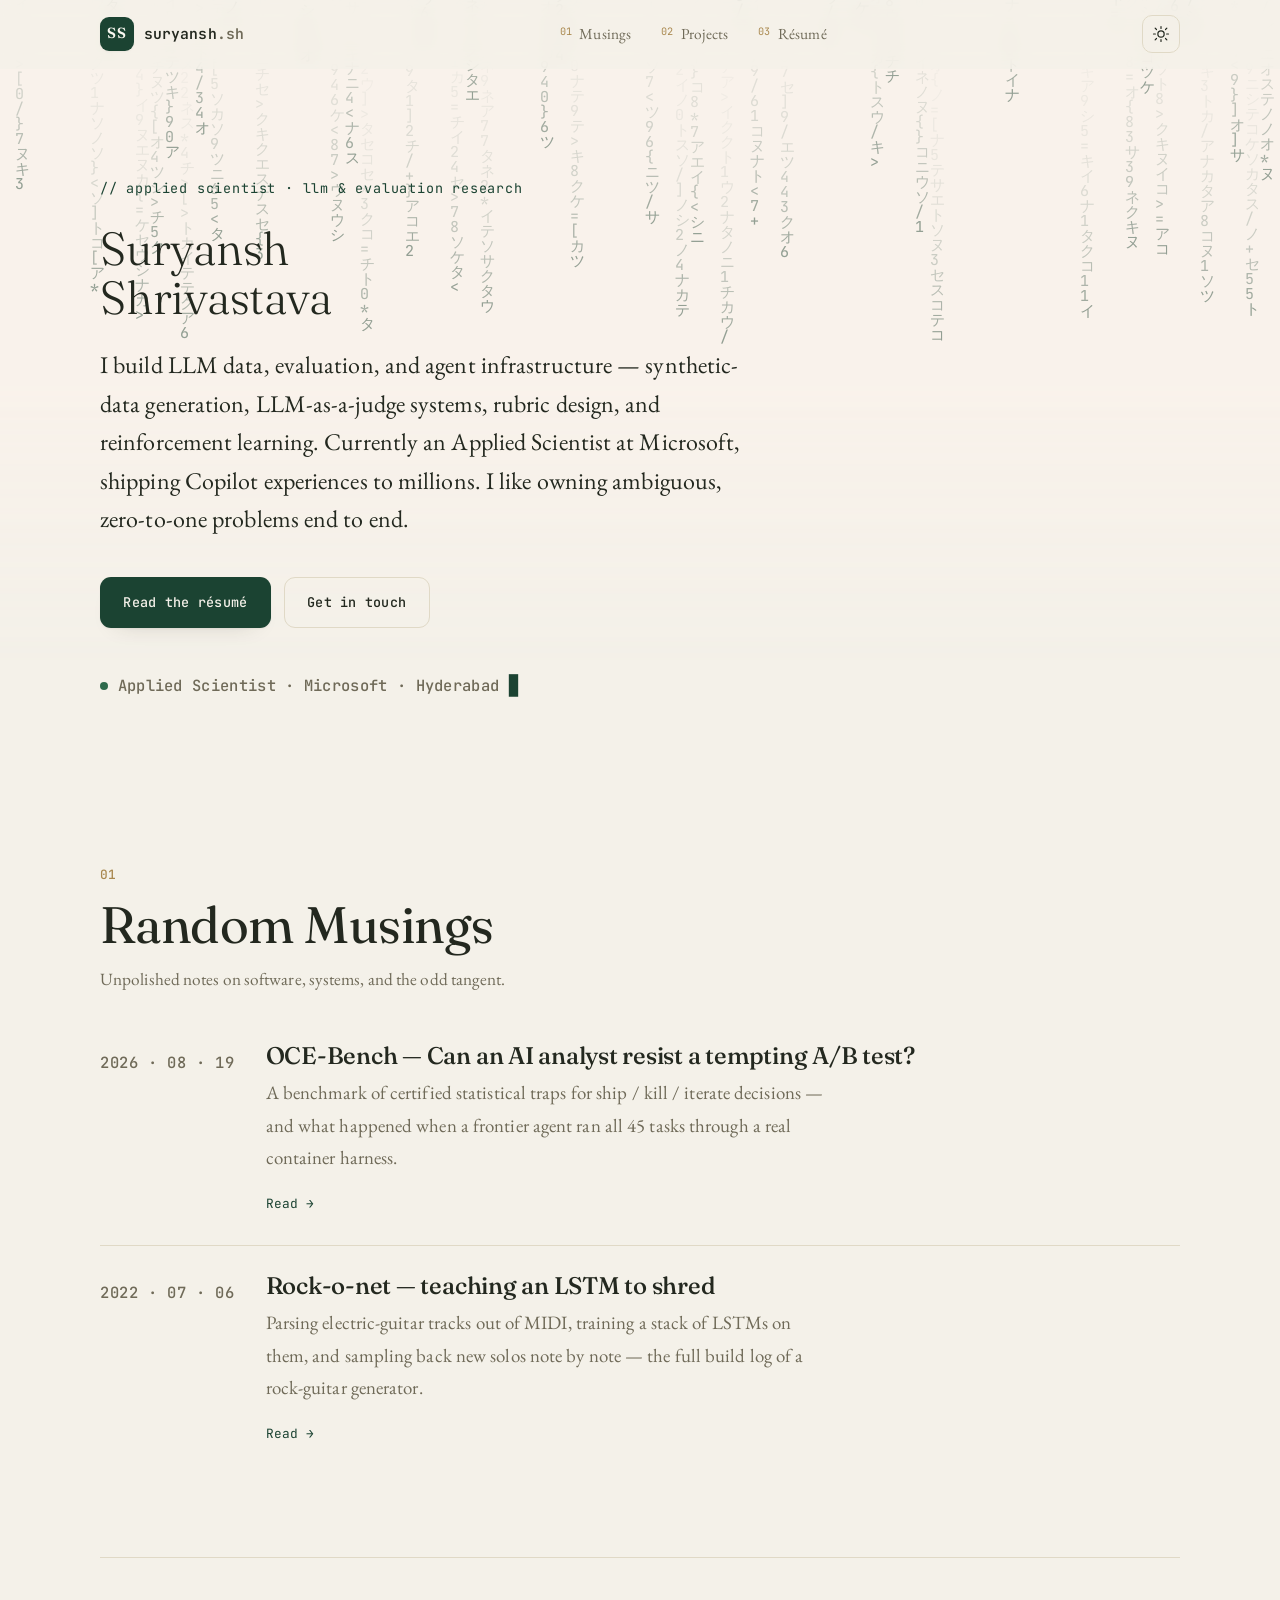
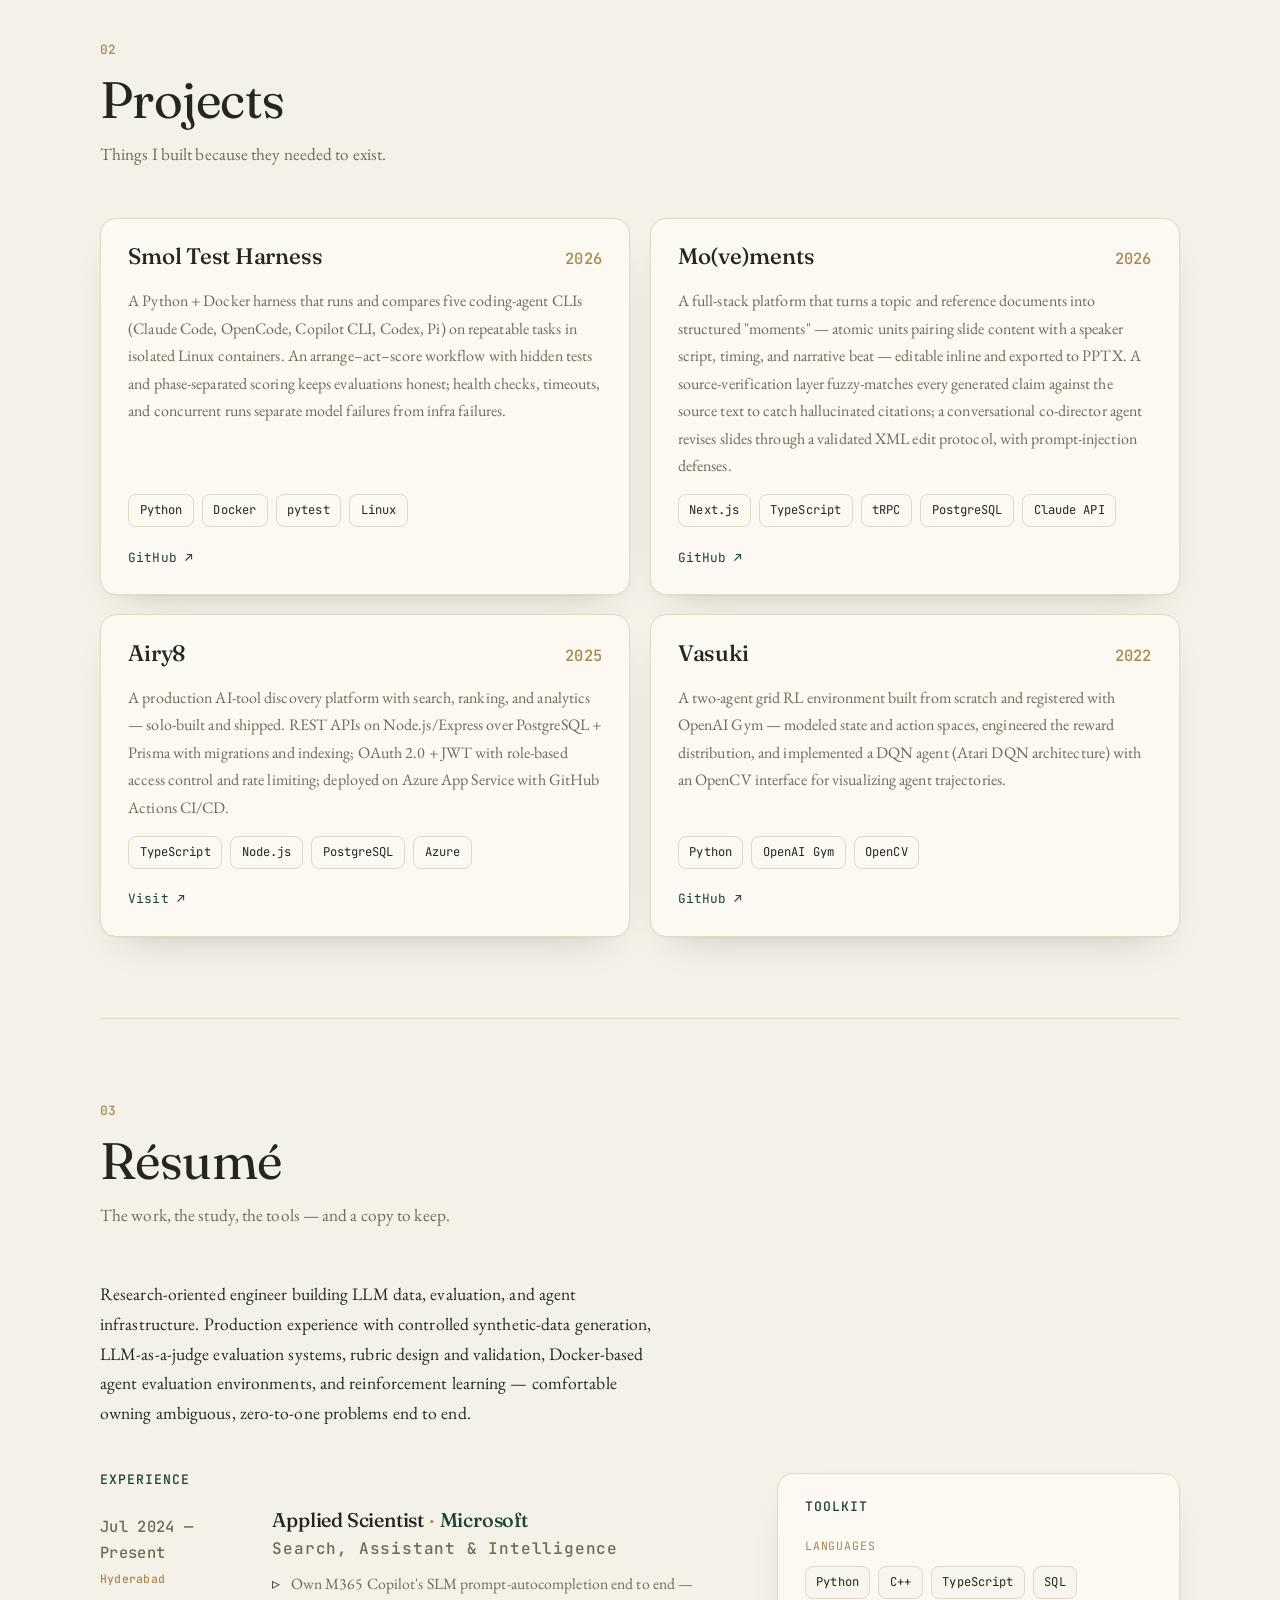
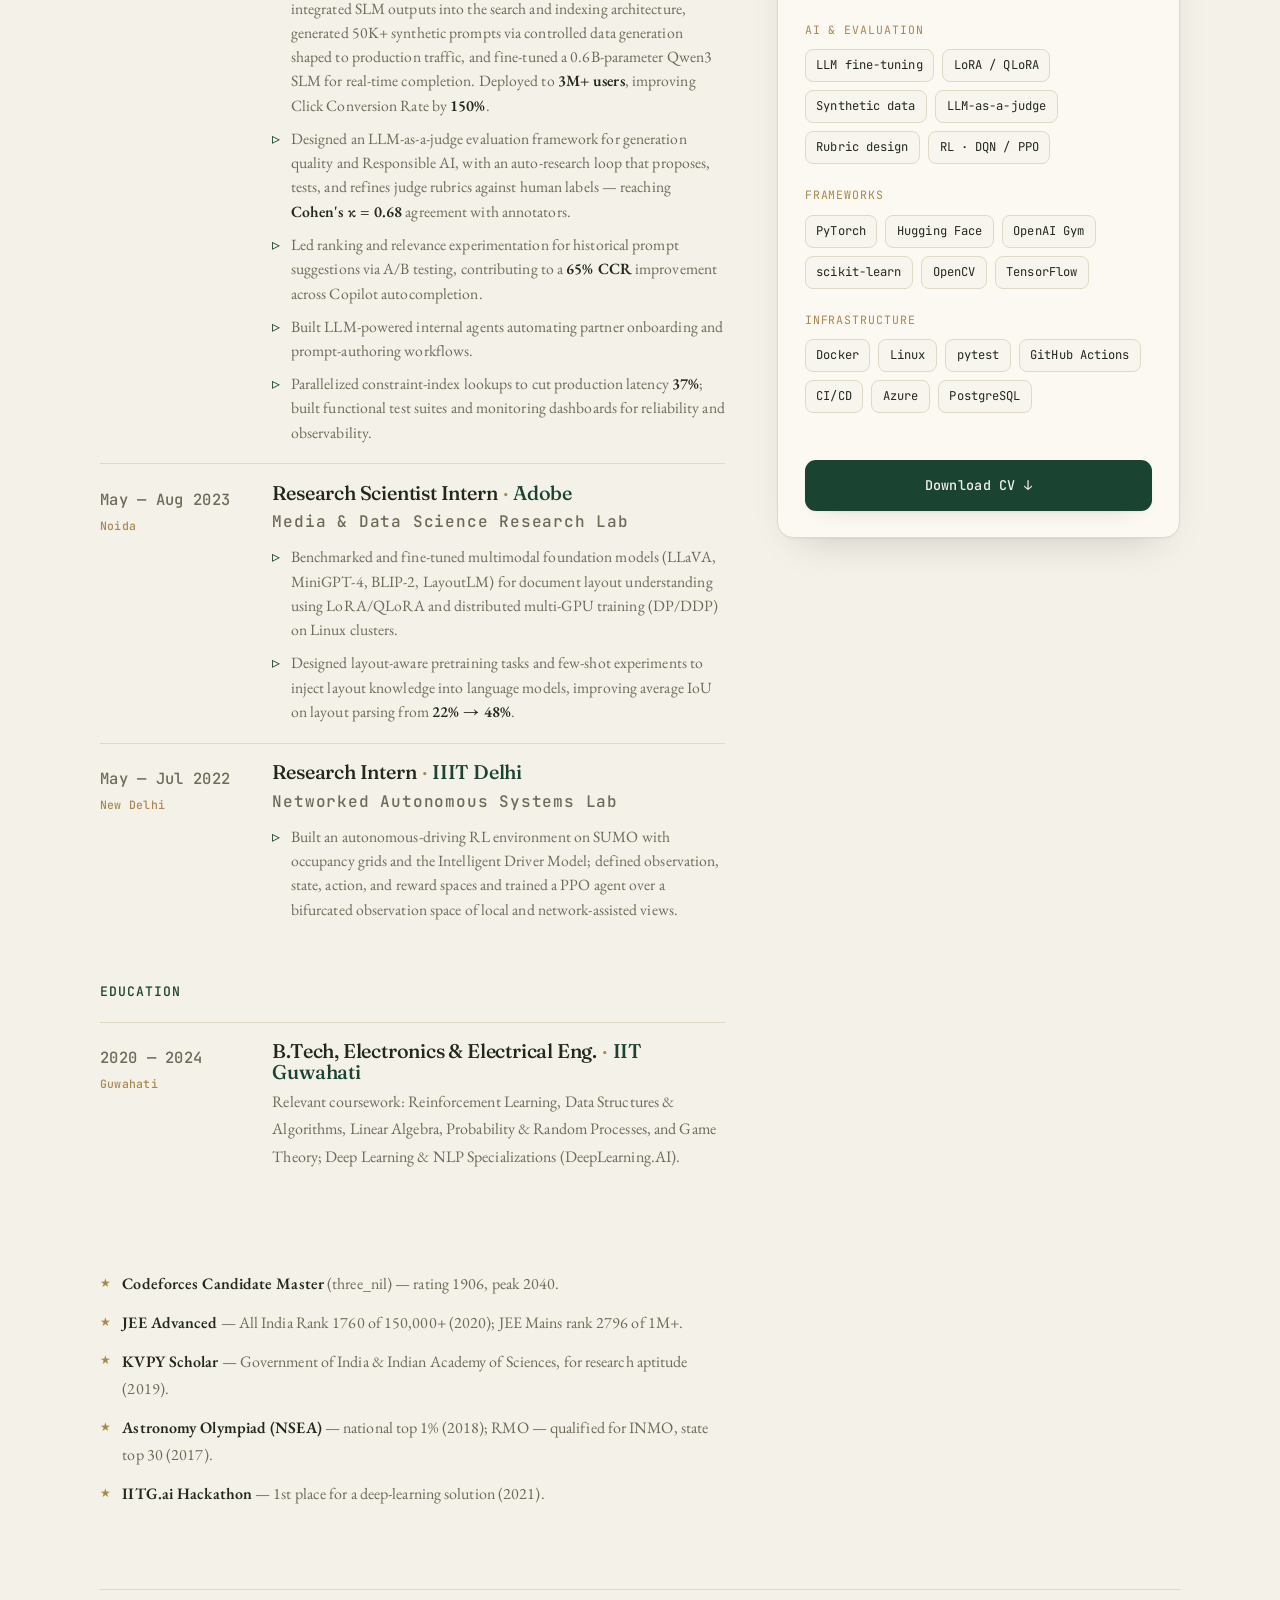
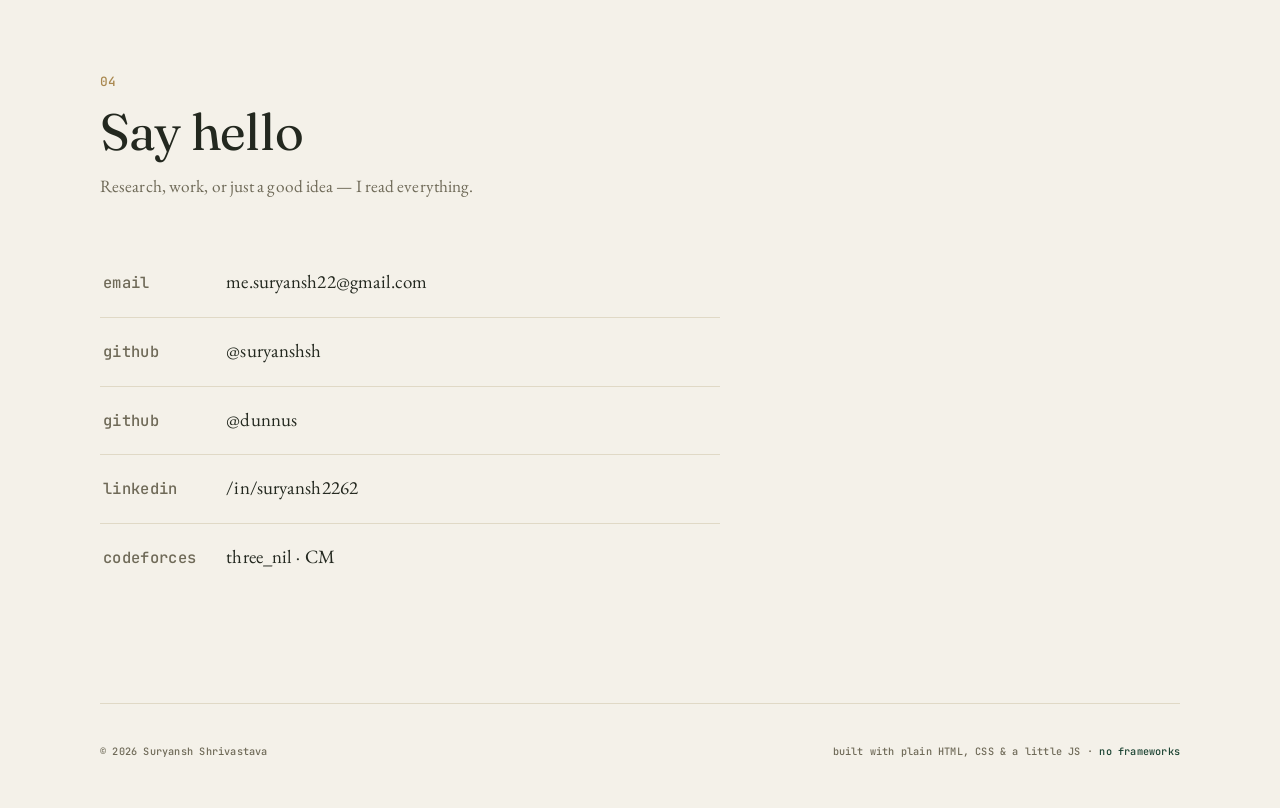
==== commit 32e98ba3: "Add Rock-o-net build-log musing (dated to repo creation 2022-07-06)" ====
--- a/index.html
+++ b/index.html
@@ -112,6 +112,15 @@
             <a href="musings/" class="link-arrow">Read <span aria-hidden="true">→</span></a>
           </div>
         </article>
+
+        <article class="musing reveal">
+          <span class="musing__date mono">2022 · 07 · 06</span>
+          <div class="musing__body">
+            <h3>Rock-o-net — teaching an LSTM to shred</h3>
+            <p>Parsing electric-guitar tracks out of MIDI, training a stack of LSTMs on them, and sampling back new solos note by note — the full build log of a rock-guitar generator.</p>
+            <a href="musings/rock-o-net/" class="link-arrow">Read <span aria-hidden="true">→</span></a>
+          </div>
+        </article>
       </div>
     </section>
 
